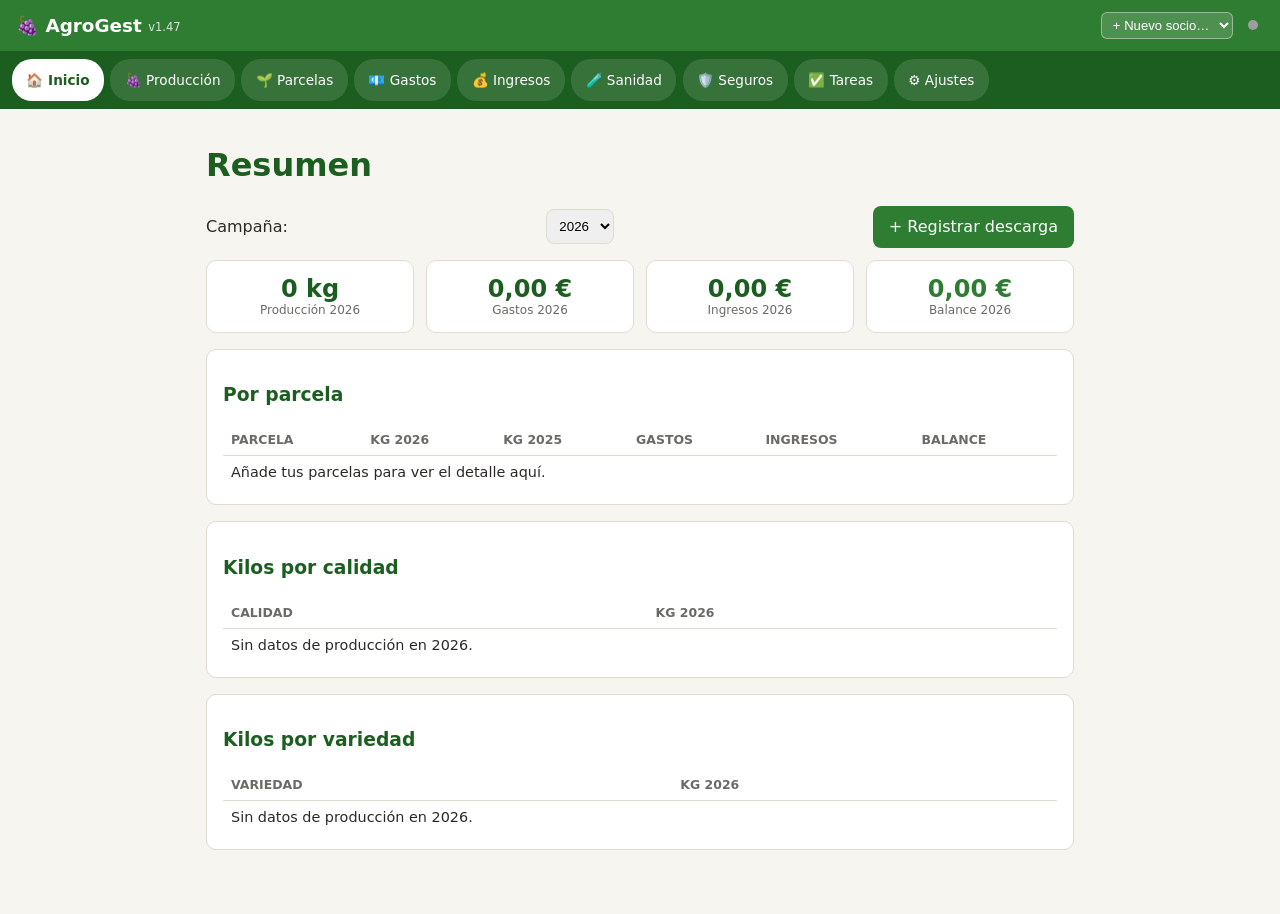
==== index.html @ 8458cd28 "v1.47: ficha de detalle al pinchar fila también en Ingresos y Seguros Co-Authored-By: Claude Sonnet " ====
<!doctype html>
<html lang="es">
<head>
<meta charset="UTF-8">
<meta name="viewport" content="width=device-width, initial-scale=1, viewport-fit=cover">
<meta name="theme-color" content="#2e7d32">
<title>AgroGest</title>
<link rel="manifest" href="manifest.json">
<link rel="icon" href="favicon.ico">
<link rel="icon" type="image/png" sizes="192x192" href="icons/icon-192.png">
<link rel="apple-touch-icon" href="icons/apple-touch-icon.png">
<link rel="stylesheet" href="css/style.css">
</head>
<body>

<header class="topbar">
  <div class="brand">🍇 AgroGest <span class="version">v1.47</span></div>
  <div class="topbar-right">
    <div class="socio-wrap">
      <select id="socioSelector" title="Socio activo" onchange="cambiarSocio(this.value)"></select>
    </div>
    <div class="sync-wrap" title="Estado de sincronización con GitHub">
      <span id="syncDot" class="dot dot-gray"></span>
      <span id="syncStatus" class="sync-status" aria-live="polite"></span>
    </div>
  </div>
</header>

<nav id="nav" class="nav"></nav>

<main id="app" class="app"></main>

<dialog id="formDialog" class="form-dialog">
  <form id="entityForm" method="dialog"></form>
</dialog>

<script src="js/app.js" defer></script>
<script>
  if ('serviceWorker' in navigator) {
    window.addEventListener('load', () => navigator.serviceWorker.register('sw.js'));
  }
</script>
</body>
</html>
---- css/style.css ----
:root {
  --verde: #2e7d32;
  --verde-oscuro: #1b5e20;
  --marron: #6d4c41;
  --fondo: #f7f5f0;
  --tarjeta: #ffffff;
  --borde: #e0dcd2;
  --texto: #2b2a27;
  --texto-suave: #6b6a66;
  --rojo: #c0392b;
  --radio: 10px;
}

* { box-sizing: border-box; }

body {
  margin: 0;
  font-family: system-ui, -apple-system, "Segoe UI", Roboto, sans-serif;
  background: var(--fondo);
  color: var(--texto);
  padding-bottom: 2rem;
}

.topbar {
  background: var(--verde);
  color: #fff;
  padding: .75rem 1rem;
  display: flex;
  justify-content: space-between;
  align-items: center;
  position: sticky;
  top: 0;
  z-index: 10;
}
.brand { font-weight: 700; font-size: 1.15rem; }
.brand .version { font-weight: 400; font-size: .72rem; opacity: .8; vertical-align: middle; }
.topbar-right { display: flex; align-items: center; gap: .9rem; flex-wrap: wrap; justify-content: flex-end; }
.socio-wrap select {
  background: rgba(255,255,255,.15); color: #fff; border: 1px solid rgba(255,255,255,.4);
  border-radius: 6px; padding: .25rem .4rem; font-size: .82rem; max-width: 40vw;
}
.socio-wrap select option { color: var(--texto); }
.sync-wrap { display: flex; align-items: center; gap: .4rem; }
.sync-status { font-size: .8rem; opacity: .9; min-height: 1em; }
.dot { width: 10px; height: 10px; border-radius: 50%; flex: 0 0 auto; background: #9e9e9e; }
.dot-gray { background: #9e9e9e; }
.dot-amber { background: #f9a825; }
.dot-green { background: #43a047; }
.dot-red { background: #e53935; }

.nav {
  display: flex;
  gap: .4rem;
  overflow-x: auto;
  padding: .5rem .75rem;
  background: var(--verde-oscuro);
  -webkit-overflow-scrolling: touch;
}
.nav button {
  flex: 0 0 auto;
  background: rgba(255,255,255,.12);
  color: #fff;
  border: none;
  padding: .5rem .9rem;
  border-radius: 20px;
  font-size: .85rem;
  cursor: pointer;
  white-space: nowrap;
}
.nav button.active { background: #fff; color: var(--verde-oscuro); font-weight: 600; }

.app { padding: 1rem; max-width: 900px; margin: 0 auto; }

h1, h2, h3 { color: var(--verde-oscuro); }

.card {
  background: var(--tarjeta);
  border: 1px solid var(--borde);
  border-radius: var(--radio);
  padding: 1rem;
  margin-bottom: 1rem;
}

.grid-resumen {
  display: grid;
  grid-template-columns: repeat(auto-fit, minmax(140px, 1fr));
  gap: .75rem;
  margin-bottom: 1rem;
}
.stat { background: var(--tarjeta); border: 1px solid var(--borde); border-radius: var(--radio); padding: .9rem; text-align: center; }
.stat .valor { font-size: 1.5rem; font-weight: 700; color: var(--verde-oscuro); }
.stat .etiqueta { font-size: .75rem; color: var(--texto-suave); }
.stat .delta { font-size: .78rem; }
.delta.up { color: var(--verde); }
.delta.down { color: var(--rojo); }

.toolbar { display: flex; justify-content: space-between; align-items: center; gap: .5rem; margin-bottom: .75rem; flex-wrap: wrap; }

button, .btn {
  font: inherit;
  cursor: pointer;
  border: none;
  border-radius: 8px;
  padding: .55rem 1rem;
  min-height: 42px;
}
.btn-primary { background: var(--verde); color: #fff; }
.btn-secondary { background: #eee; color: var(--texto); }
.btn-danger { background: var(--rojo); color: #fff; }
.btn-small { padding: .3rem .6rem; min-height: 34px; font-size: .85rem; }

select#anioSelector { padding: .5rem; border-radius: 8px; border: 1px solid var(--borde); }

table { width: 100%; border-collapse: collapse; font-size: .9rem; }
.table-wrap { overflow-x: auto; }
th, td { text-align: left; padding: .5rem .5rem; border-bottom: 1px solid var(--borde); white-space: nowrap; }
th { color: var(--texto-suave); font-weight: 600; font-size: .78rem; text-transform: uppercase; }
tr:last-child td { border-bottom: none; }
.acciones { display: flex; gap: .3rem; }

.vacio { color: var(--texto-suave); text-align: center; padding: 2rem 1rem; }

.form-dialog {
  border: none;
  border-radius: var(--radio);
  padding: 0;
  width: min(520px, 92vw);
  max-height: 88vh;
}
.form-dialog::backdrop { background: rgba(0,0,0,.45); }
#entityForm { padding: 1.25rem; overflow-y: auto; max-height: 88vh; }
#entityForm h2 { margin-top: 0; }

.campo { margin-bottom: .9rem; display: flex; flex-direction: column; gap: .3rem; }
.campo label { font-size: .82rem; font-weight: 600; color: var(--texto-suave); }
.campo input, .campo select, .campo textarea {
  font: inherit;
  padding: .6rem;
  border: 1px solid var(--borde);
  border-radius: 8px;
  background: #fff;
}
.campo textarea { min-height: 4rem; resize: vertical; }

.form-acciones { display: flex; justify-content: flex-end; gap: .5rem; margin-top: 1rem; }
.form-acciones-split { justify-content: space-between; }

.ficha-grande { display: flex; flex-direction: column; align-items: center; gap: 1.1rem; margin: 1.5rem 0; text-align: center; }
.ficha-dato label { display: block; font-size: .8rem; font-weight: 600; color: var(--texto-suave); margin-bottom: .2rem; }
.ficha-valor { font-size: 1.6rem; font-weight: 700; color: var(--verde-oscuro); }

.historial-lista { display: flex; flex-direction: column; gap: .5rem; margin-bottom: 1rem; }
.historial-item { padding: .5rem .6rem; background: var(--fondo); border-radius: 8px; font-size: .9rem; }
.historial-form { display: flex; gap: .5rem; flex-wrap: wrap; }
.historial-form input[type="text"] { flex: 1 1 200px; }

.ajustes-help { font-size: .82rem; color: var(--texto-suave); line-height: 1.5; }
.ajustes-help code { background: #eee; padding: .1rem .3rem; border-radius: 4px; }
.ajustes-acciones { display: flex; gap: .5rem; flex-wrap: wrap; margin-top: .75rem; }

@media (max-width: 480px) {
  .brand { font-size: 1rem; }
  th, td { padding: .4rem .35rem; font-size: .82rem; }
}
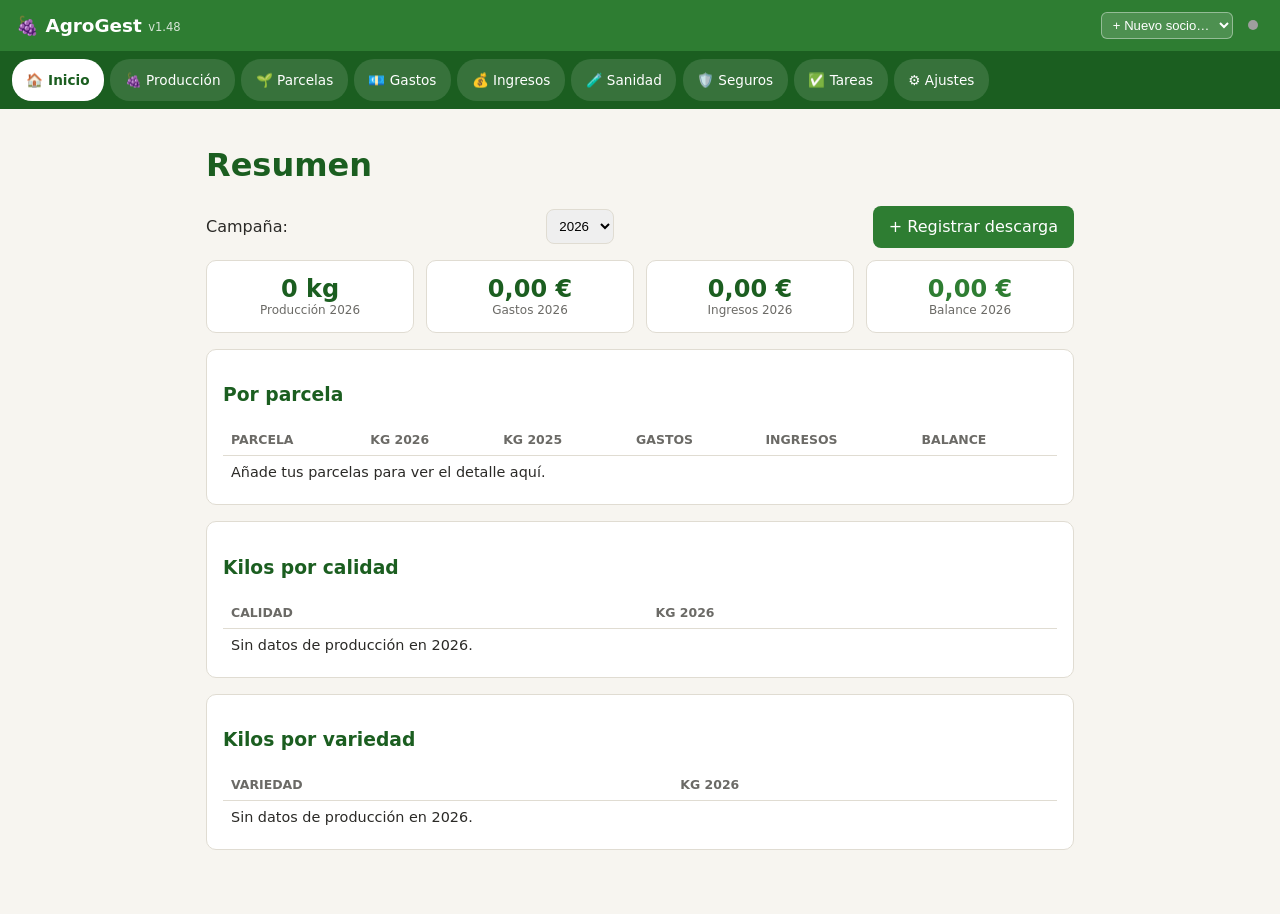
==== commit 9da96513: "v1.48: ficha de detalle al pinchar fila también en Tareas Co-Authored-By: Claude Sonnet 5 <noreply@a" ====
--- a/index.html
+++ b/index.html
@@ -14,7 +14,7 @@
 <body>
 
 <header class="topbar">
-  <div class="brand">🍇 AgroGest <span class="version">v1.47</span></div>
+  <div class="brand">🍇 AgroGest <span class="version">v1.48</span></div>
   <div class="topbar-right">
     <div class="socio-wrap">
       <select id="socioSelector" title="Socio activo" onchange="cambiarSocio(this.value)"></select>
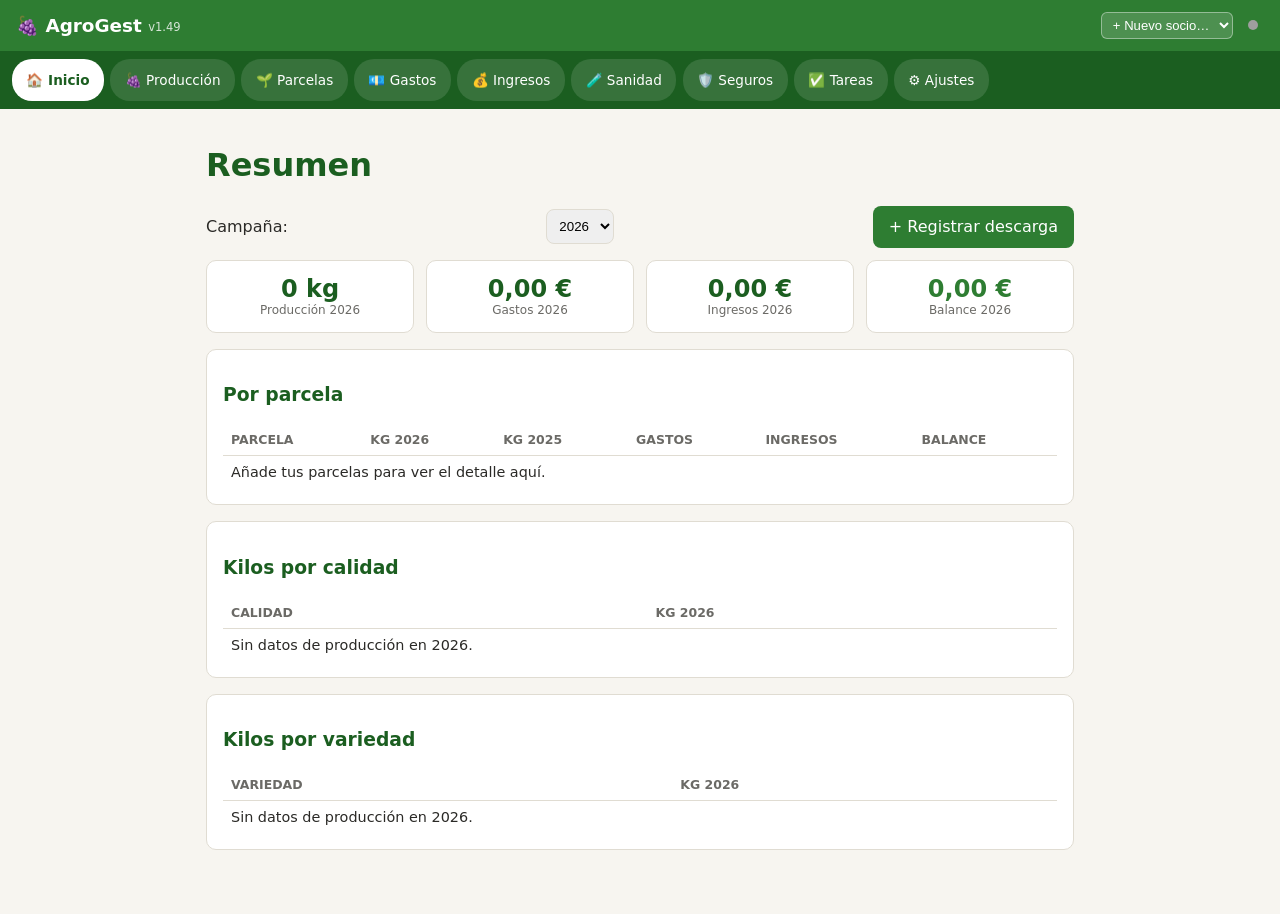
==== commit 626b8802: "v1.49: en el resumen, kilos totales y kilos por calidad solo cuentan viñas (almendros se ven en vari" ====
--- a/index.html
+++ b/index.html
@@ -14,7 +14,7 @@
 <body>
 
 <header class="topbar">
-  <div class="brand">🍇 AgroGest <span class="version">v1.48</span></div>
+  <div class="brand">🍇 AgroGest <span class="version">v1.49</span></div>
   <div class="topbar-right">
     <div class="socio-wrap">
       <select id="socioSelector" title="Socio activo" onchange="cambiarSocio(this.value)"></select>
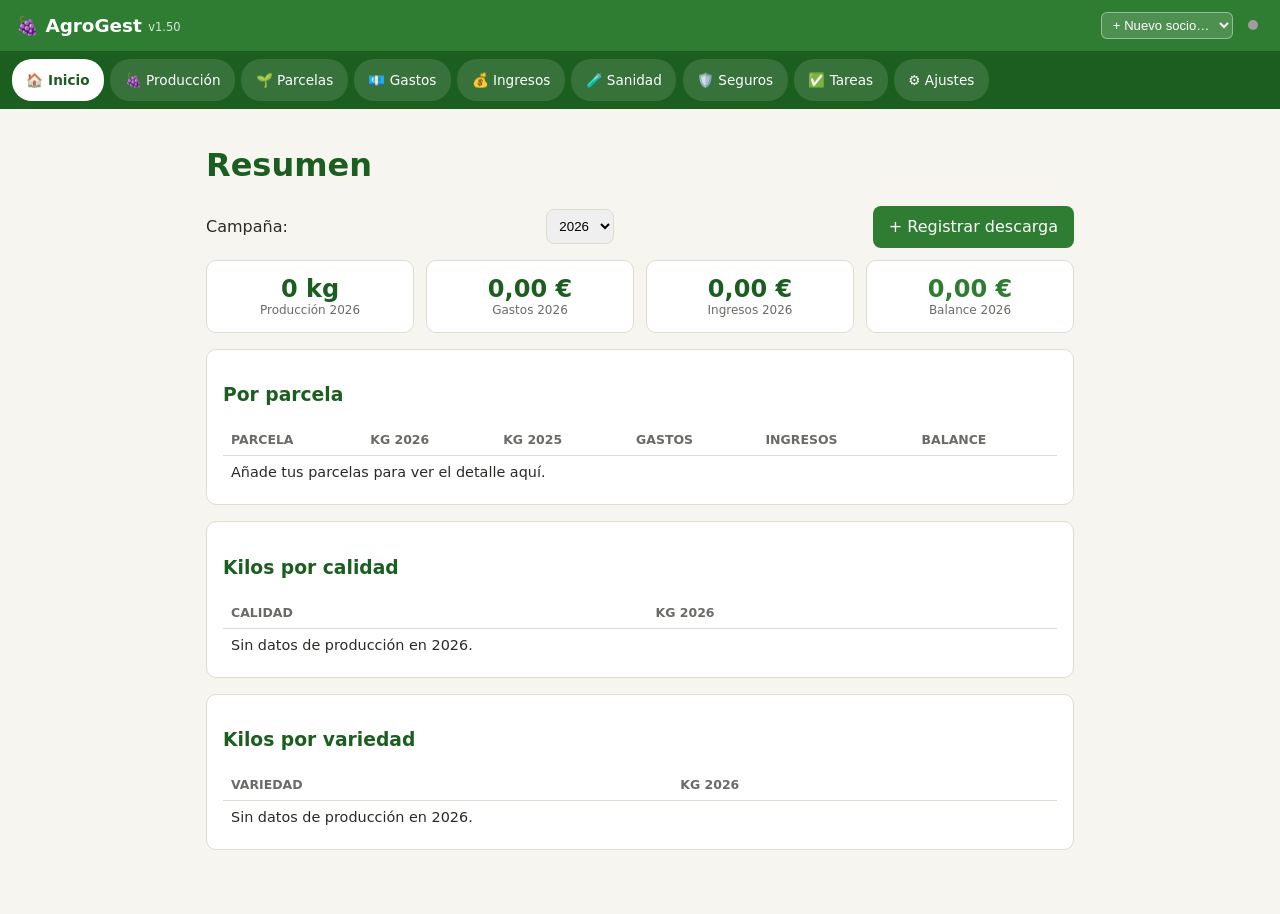
==== commit 87d079c3: "v1.50: recupera cambios guardados solo en local cuando vuelve la conexión Antes, si se guardaba un d" ====
--- a/index.html
+++ b/index.html
@@ -14,7 +14,7 @@
 <body>
 
 <header class="topbar">
-  <div class="brand">🍇 AgroGest <span class="version">v1.49</span></div>
+  <div class="brand">🍇 AgroGest <span class="version">v1.50</span></div>
   <div class="topbar-right">
     <div class="socio-wrap">
       <select id="socioSelector" title="Socio activo" onchange="cambiarSocio(this.value)"></select>
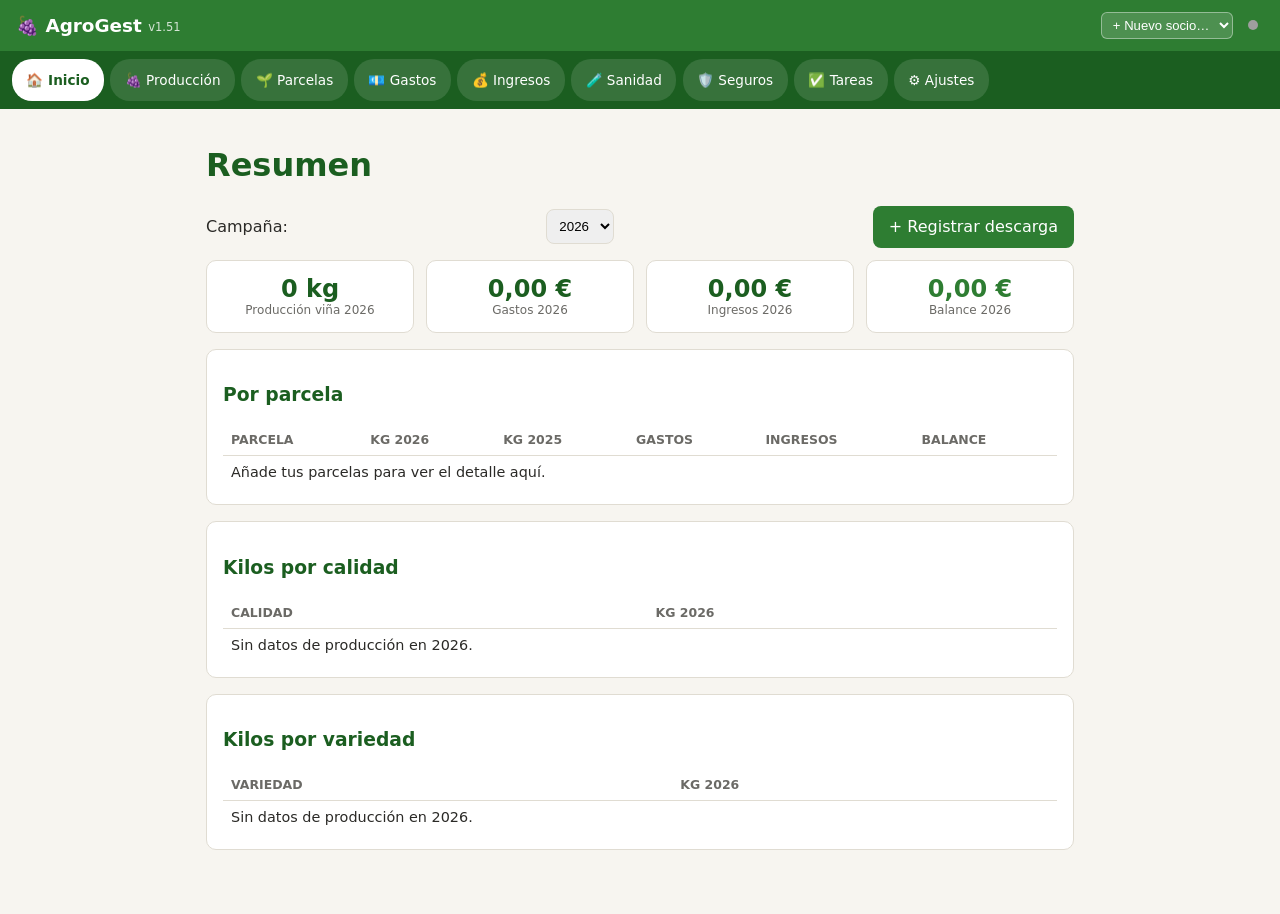
==== commit fd35d0a9: "v1.51: etiqueta 'Producción viña' en el resumen para dejar claro que no incluye almendros Co-Authore" ====
--- a/index.html
+++ b/index.html
@@ -14,7 +14,7 @@
 <body>
 
 <header class="topbar">
-  <div class="brand">🍇 AgroGest <span class="version">v1.50</span></div>
+  <div class="brand">🍇 AgroGest <span class="version">v1.51</span></div>
   <div class="topbar-right">
     <div class="socio-wrap">
       <select id="socioSelector" title="Socio activo" onchange="cambiarSocio(this.value)"></select>
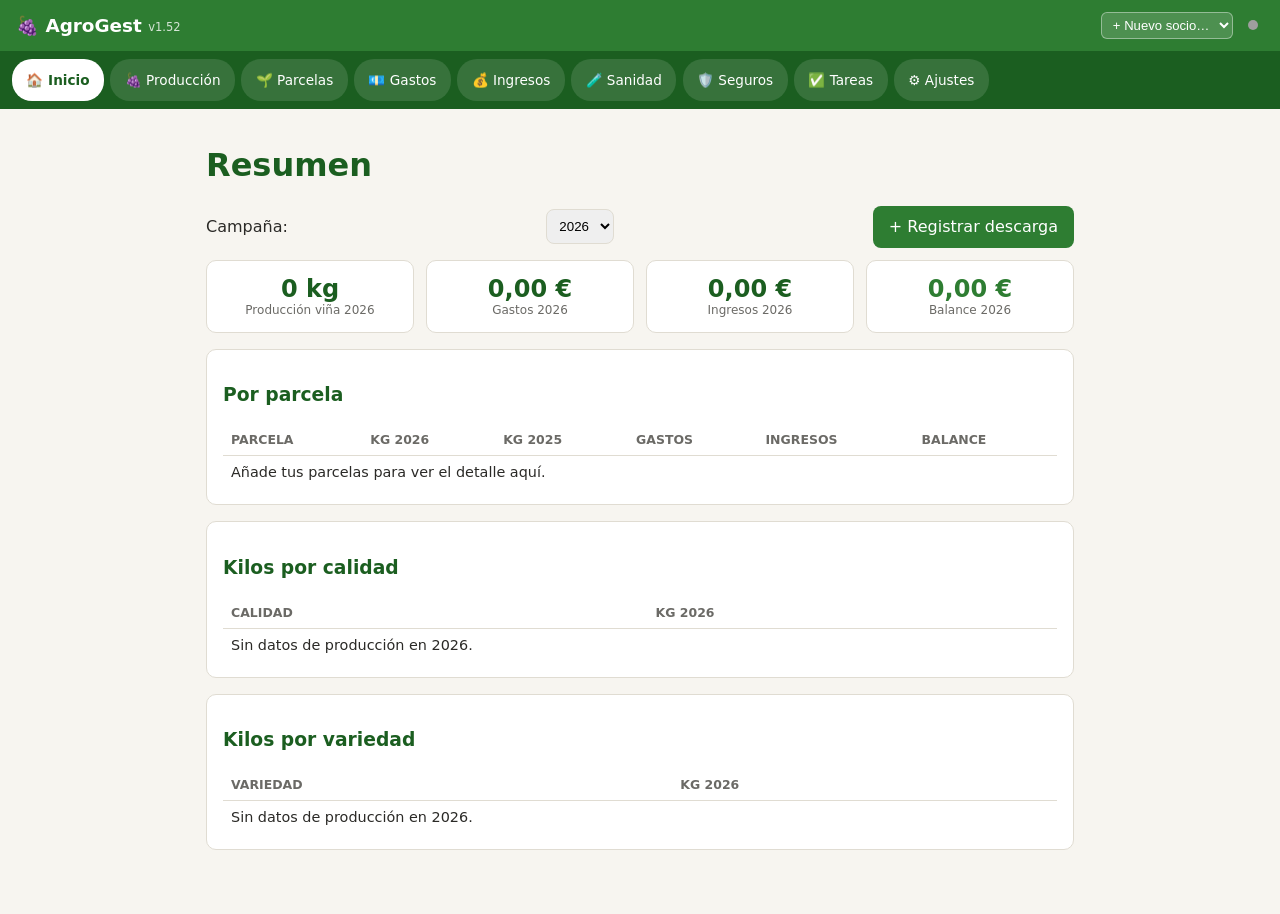
==== commit 0ce22d1a: "v1.52: detecta la parcela por GPS al registrar una descarga Cada parcela puede guardar su posición (" ====
--- a/index.html
+++ b/index.html
@@ -14,7 +14,7 @@
 <body>
 
 <header class="topbar">
-  <div class="brand">🍇 AgroGest <span class="version">v1.51</span></div>
+  <div class="brand">🍇 AgroGest <span class="version">v1.52</span></div>
   <div class="topbar-right">
     <div class="socio-wrap">
       <select id="socioSelector" title="Socio activo" onchange="cambiarSocio(this.value)"></select>
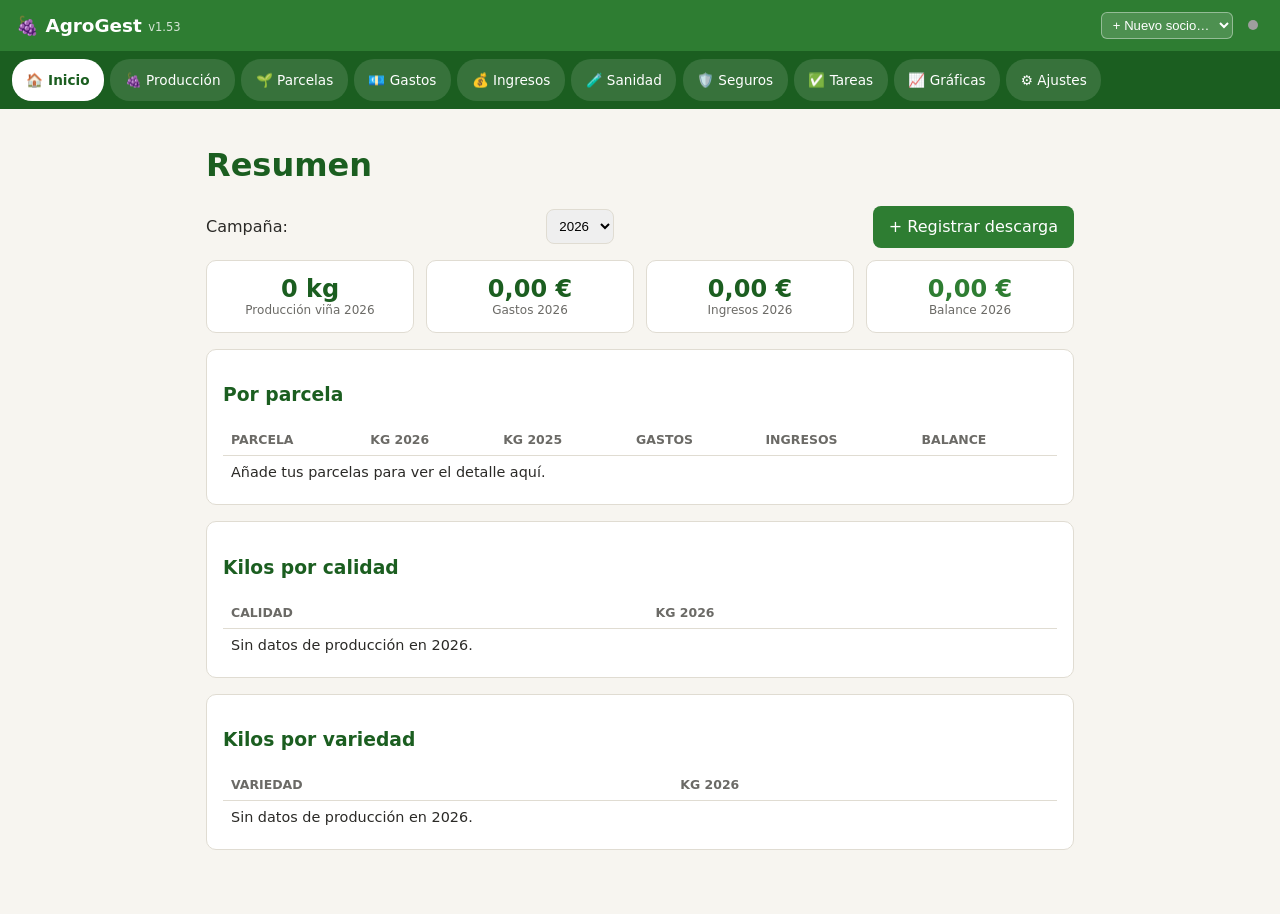
==== commit aab1c4e2: "v1.53: pestaña Gráficas con la evolución del grado por parcela Selector de parcela + gráfico de líne" ====
--- a/index.html
+++ b/index.html
@@ -14,7 +14,7 @@
 <body>
 
 <header class="topbar">
-  <div class="brand">🍇 AgroGest <span class="version">v1.52</span></div>
+  <div class="brand">🍇 AgroGest <span class="version">v1.53</span></div>
   <div class="topbar-right">
     <div class="socio-wrap">
       <select id="socioSelector" title="Socio activo" onchange="cambiarSocio(this.value)"></select>
--- a/css/style.css
+++ b/css/style.css
@@ -111,6 +111,8 @@
 
 select#anioSelector { padding: .5rem; border-radius: 8px; border: 1px solid var(--borde); }
 
+.grafica-svg { width: 100%; height: auto; display: block; }
+
 table { width: 100%; border-collapse: collapse; font-size: .9rem; }
 .table-wrap { overflow-x: auto; }
 th, td { text-align: left; padding: .5rem .5rem; border-bottom: 1px solid var(--borde); white-space: nowrap; }
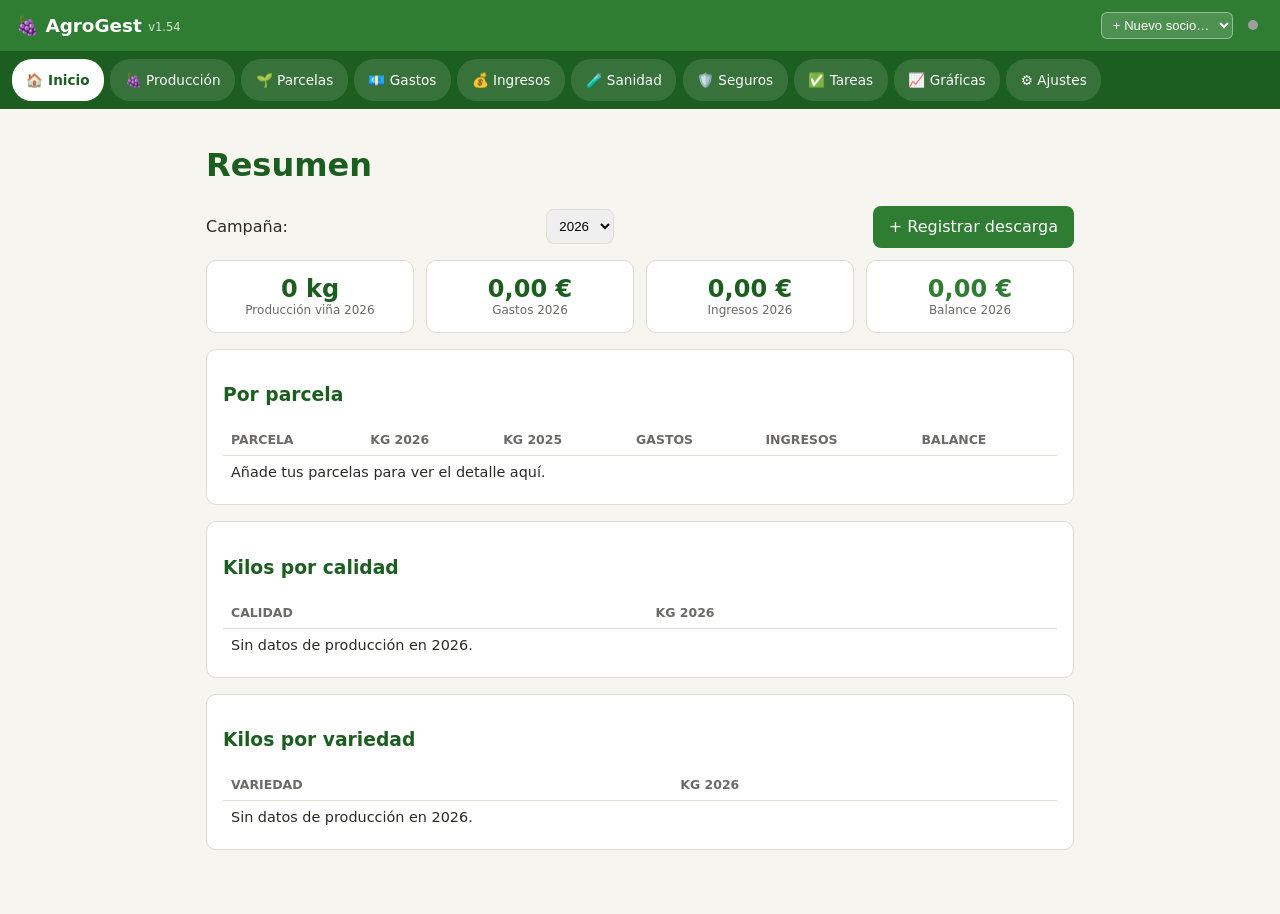
==== commit 9457694d: "v1.54: gráficas de kilos por año, por parcela y total de viña Reutiliza el selector de parcela de Gr" ====
--- a/index.html
+++ b/index.html
@@ -14,7 +14,7 @@
 <body>
 
 <header class="topbar">
-  <div class="brand">🍇 AgroGest <span class="version">v1.53</span></div>
+  <div class="brand">🍇 AgroGest <span class="version">v1.54</span></div>
   <div class="topbar-right">
     <div class="socio-wrap">
       <select id="socioSelector" title="Socio activo" onchange="cambiarSocio(this.value)"></select>
